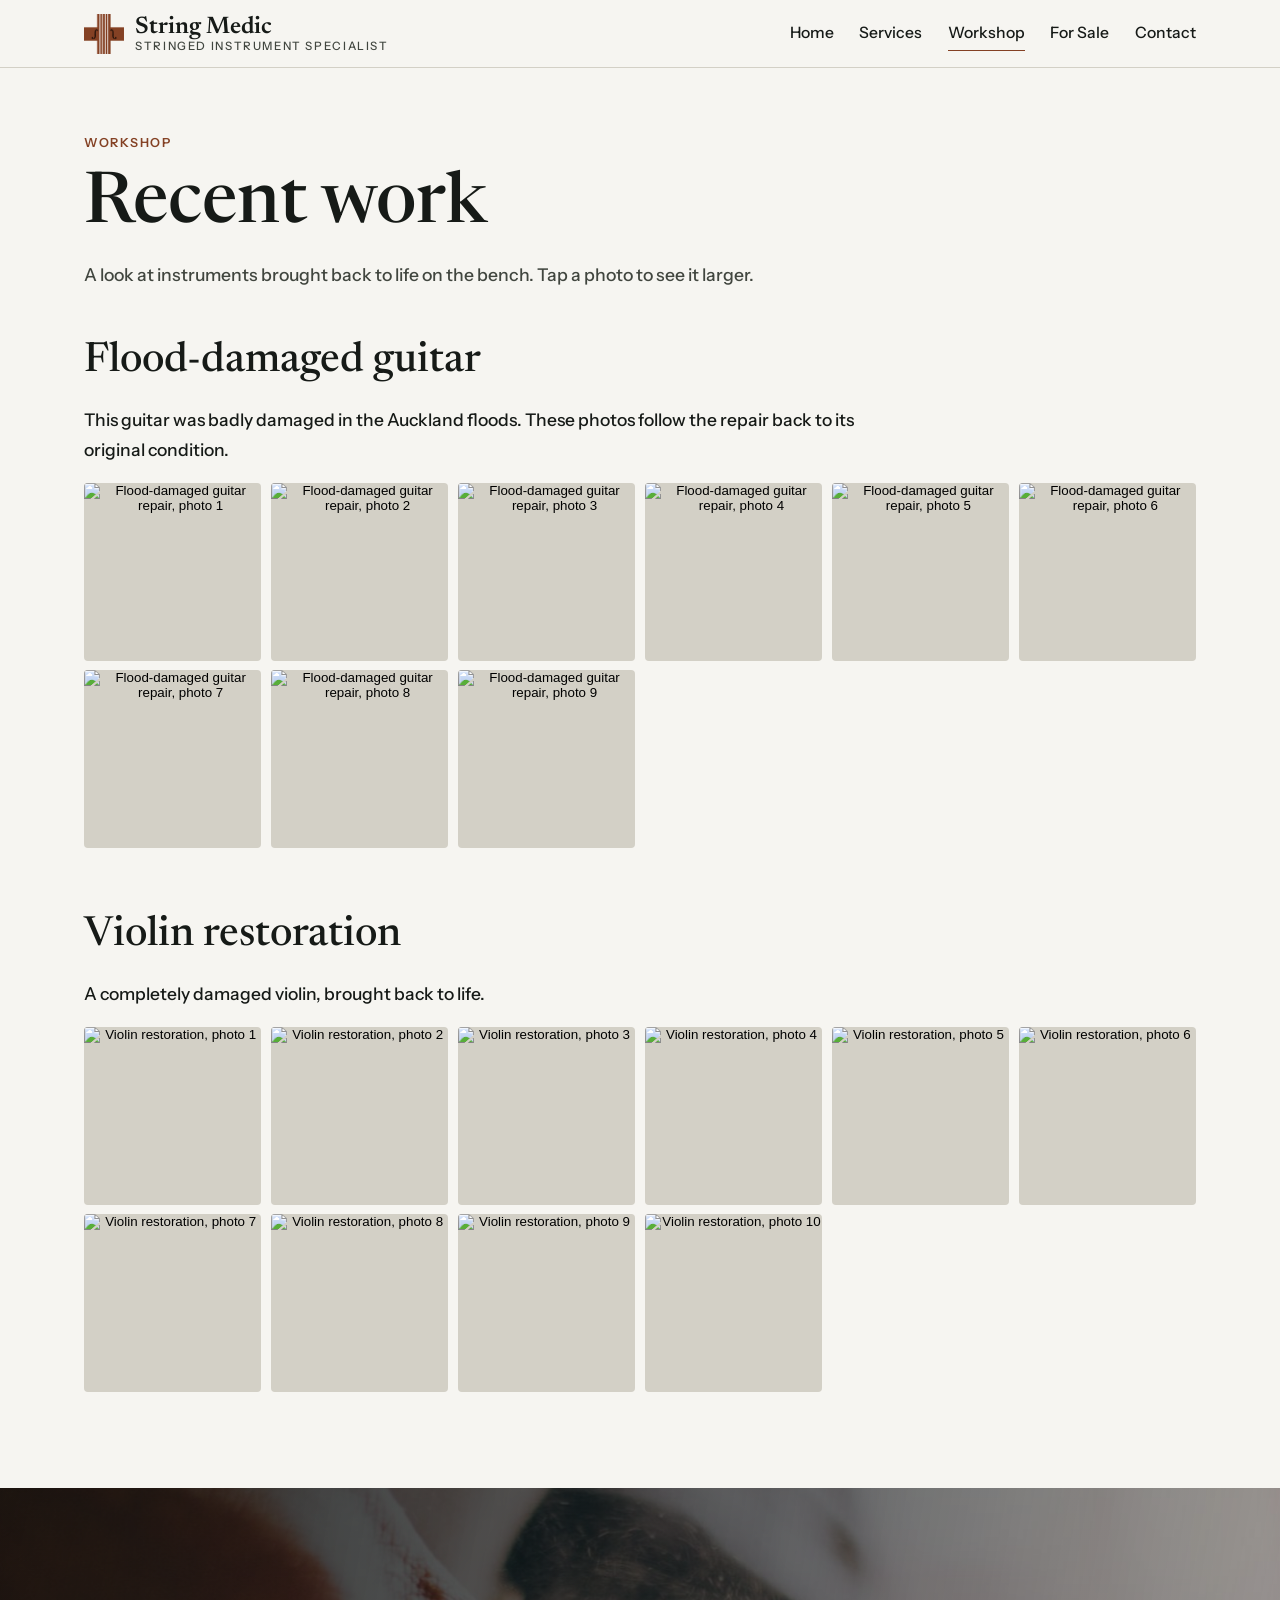
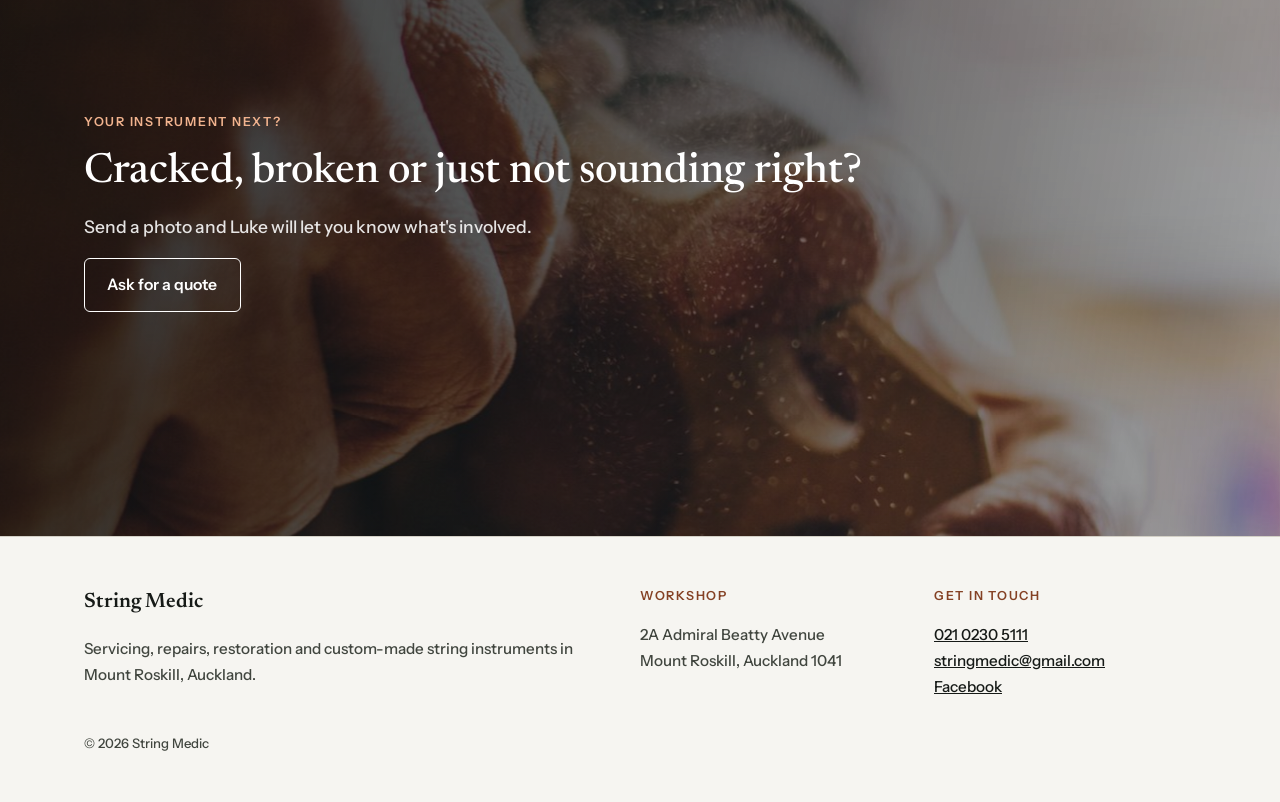
==== workshop.html @ d776245c "Add files via upload" ====
<!doctype html>
<html lang="en-NZ">
<head>
  <meta charset="utf-8">
  <meta name="viewport" content="width=device-width, initial-scale=1">
  <title>Workshop | String Medic</title>
  <meta name="description" content="Recent repair and restoration work from the String Medic workshop.">
  <meta property="og:title" content="Workshop | String Medic">
  <meta property="og:description" content="Recent repair and restoration work from the String Medic workshop.">
  <meta property="og:image" content="https://www.stringmedic.co.nz/images/share.jpg">
  <link rel="icon" href="favicon.ico" sizes="any">
  <link rel="icon" href="images/favicon.png" type="image/png">
  <link rel="apple-touch-icon" href="images/apple-touch-icon.png">
  <link rel="preconnect" href="https://fonts.googleapis.com">
  <link rel="preconnect" href="https://fonts.gstatic.com" crossorigin>
  <link rel="stylesheet" href="https://fonts.googleapis.com/css2?family=Newsreader:ital,opsz,wght@0,6..72,400;0,6..72,500;0,6..72,600;1,6..72,500&family=Instrument+Sans:wght@400;500;600&display=swap">
  <link rel="stylesheet" href="styles.css">
</head>
<body>
  <!-- Holiday / closure notice: remove the "hidden" word below to show it, and edit the text. -->
  <div class="notice" hidden>String Medic is closed until [date]. Sorry for the inconvenience.</div>
  <header class="site-header">
    <div class="wrap">
      <a class="brand" href="index.html"><img src="images/logo-mark.png" alt="" width="40" height="40"><span class="brand-text"><strong>String Medic</strong><span>Stringed instrument specialist</span></span></a>
      <button class="menu-btn" aria-expanded="false" aria-controls="nav">Menu</button>
      <nav class="nav" id="nav">
      <a href="index.html">Home</a>
      <a href="services.html">Services</a>
      <a href="workshop.html" aria-current="page">Workshop</a>
      <a href="for-sale.html">For Sale</a>
      <a href="contact.html">Contact</a>
      </nav>
    </div>
  </header>
  <main>
    <div class="page-head">
      <div class="wrap">
        <span class="eyebrow">Workshop</span>
        <h1>Recent work</h1>
        <p>A look at instruments brought back to life on the bench. Tap a photo to see it larger.</p>
      </div>
    </div>
    <section style="padding-top:2rem">
      <div class="wrap">
        <div class="project">
          <h2>Flood-damaged guitar</h2>
          <p>This guitar was badly damaged in the Auckland floods. These photos follow the repair back to its original condition.</p>
          <div class="gallery">
          <button type="button"><img src="https://images.squarespace-cdn.com/content/v1/57ba0a4f44024338a67c3562/1686449233734-Z14DVZQYZ2N5CZ8YG6AG/IMG_3468.JPG?format=1000w" alt="Flood-damaged guitar repair, photo 1" loading="lazy"></button>
          <button type="button"><img src="https://images.squarespace-cdn.com/content/v1/57ba0a4f44024338a67c3562/1686449228765-H6GLSMSBM4K9EQ1CM0OU/IMG_3469.JPG?format=1000w" alt="Flood-damaged guitar repair, photo 2" loading="lazy"></button>
          <button type="button"><img src="https://images.squarespace-cdn.com/content/v1/57ba0a4f44024338a67c3562/1686449232515-7VUUPZ7NFJNDUP6A00IA/IMG_3470.JPG?format=1000w" alt="Flood-damaged guitar repair, photo 3" loading="lazy"></button>
          <button type="button"><img src="https://images.squarespace-cdn.com/content/v1/57ba0a4f44024338a67c3562/1686449220534-C6MZ9T1UF9RQUTU99LE7/IMG_3471.JPG?format=1000w" alt="Flood-damaged guitar repair, photo 4" loading="lazy"></button>
          <button type="button"><img src="https://images.squarespace-cdn.com/content/v1/57ba0a4f44024338a67c3562/1686449216981-MMBKLHPMK5D8C3J1T6AD/IMG_3475.JPG?format=1000w" alt="Flood-damaged guitar repair, photo 5" loading="lazy"></button>
          <button type="button"><img src="https://images.squarespace-cdn.com/content/v1/57ba0a4f44024338a67c3562/1686449227305-WZOM6OANY5FURH2YUKW5/IMG_3472.JPG?format=1000w" alt="Flood-damaged guitar repair, photo 6" loading="lazy"></button>
          <button type="button"><img src="https://images.squarespace-cdn.com/content/v1/57ba0a4f44024338a67c3562/1686449536363-O15VEAEWOCR549ZQFIZ9/IMG_3479.JPG?format=1000w" alt="Flood-damaged guitar repair, photo 7" loading="lazy"></button>
          <button type="button"><img src="https://images.squarespace-cdn.com/content/v1/57ba0a4f44024338a67c3562/1686449537838-J5Q8V02W9M5LTILMB7OA/IMG_3480.JPG?format=1000w" alt="Flood-damaged guitar repair, photo 8" loading="lazy"></button>
          <button type="button"><img src="https://images.squarespace-cdn.com/content/v1/57ba0a4f44024338a67c3562/1686450000691-T4UZT5JWFX73LGDE21V3/IMG_3478.jpg?format=1000w" alt="Flood-damaged guitar repair, photo 9" loading="lazy"></button>
          </div>
        </div>
        <div class="project">
          <h2>Violin restoration</h2>
          <p>A completely damaged violin, brought back to life.</p>
          <div class="gallery">
          <button type="button"><img src="https://images.squarespace-cdn.com/content/v1/57ba0a4f44024338a67c3562/1686450630995-TQZ68NQ3VV3H22NQ1X7V/IMG_3481.JPG?format=1000w" alt="Violin restoration, photo 1" loading="lazy"></button>
          <button type="button"><img src="https://images.squarespace-cdn.com/content/v1/57ba0a4f44024338a67c3562/1686450599951-88HK3NBWAE7LZEYOVBRS/IMG_3486.JPG?format=1000w" alt="Violin restoration, photo 2" loading="lazy"></button>
          <button type="button"><img src="https://images.squarespace-cdn.com/content/v1/57ba0a4f44024338a67c3562/1686450603699-SGVLBQ3NHERU4P4MYAYY/IMG_3483.JPG?format=1000w" alt="Violin restoration, photo 3" loading="lazy"></button>
          <button type="button"><img src="https://images.squarespace-cdn.com/content/v1/57ba0a4f44024338a67c3562/1686450599714-VKTC779BJKBLOZVCQB4P/IMG_3484.JPG?format=1000w" alt="Violin restoration, photo 4" loading="lazy"></button>
          <button type="button"><img src="https://images.squarespace-cdn.com/content/v1/57ba0a4f44024338a67c3562/1686450609596-8LTDN5M8GJRM16YGGU52/IMG_3488.JPG?format=1000w" alt="Violin restoration, photo 5" loading="lazy"></button>
          <button type="button"><img src="https://images.squarespace-cdn.com/content/v1/57ba0a4f44024338a67c3562/1686450611404-WY5ALALJF4V7OT87K7BD/IMG_3490.JPG?format=1000w" alt="Violin restoration, photo 6" loading="lazy"></button>
          <button type="button"><img src="https://images.squarespace-cdn.com/content/v1/57ba0a4f44024338a67c3562/1686450613619-THPUFFGJPTYDUQVZROQ3/IMG_3491.JPG?format=1000w" alt="Violin restoration, photo 7" loading="lazy"></button>
          <button type="button"><img src="https://images.squarespace-cdn.com/content/v1/57ba0a4f44024338a67c3562/1686450607587-7UYKWYCR69TOQ0TU3ZD8/IMG_3487.JPG?format=1000w" alt="Violin restoration, photo 8" loading="lazy"></button>
          <button type="button"><img src="https://images.squarespace-cdn.com/content/v1/57ba0a4f44024338a67c3562/1686450615318-ZM557GRRZO41350QKURH/IMG_3492.JPG?format=1000w" alt="Violin restoration, photo 9" loading="lazy"></button>
          <button type="button"><img src="https://images.squarespace-cdn.com/content/v1/57ba0a4f44024338a67c3562/1686450617259-LZMX0XYJRYMC7A3KO254/IMG_3493.JPG?format=1000w" alt="Violin restoration, photo 10" loading="lazy"></button>
          </div>
        </div>
      </div>
    </section>
    <section class="parallax"><img data-parallax src="images/carving-scroll.jpg" alt="" loading="lazy">
      <div class="wrap stack">
        <span class="eyebrow">Your instrument next?</span>
        <h2>Cracked, broken or just not sounding right?</h2>
        <p>Send a photo and Luke will let you know what's involved.</p>
        <div class="actions"><a class="btn" href="contact.html">Ask for a quote</a></div>
      </div>
    </section>
  </main>
  <footer class="site-footer">
    <div class="wrap">
      <div class="stack">
        <strong>String Medic</strong>
        <p>Servicing, repairs, restoration and custom-made string instruments in Mount Roskill, Auckland.</p>
      </div>
      <div class="stack">
        <span class="eyebrow">Workshop</span>
        <span>2A Admiral Beatty Avenue<br>Mount Roskill, Auckland 1041</span>
      </div>
      <div class="stack">
        <span class="eyebrow">Get in touch</span>
        <span><a href="tel:+64210230511">021 0230 5111</a><br><a href="mailto:stringmedic@gmail.com">stringmedic@gmail.com</a><br><a href="https://www.facebook.com/stringmedic" rel="noopener">Facebook</a></span>
      </div>
      <p class="small">&copy; <span data-year></span> String Medic</p>
    </div>
  </footer>
  <script src="site.js"></script>
</body>
</html>
---- styles.css ----
/* String Medic — layout: narrow editorial column, photo-led sections, one shared header/footer */
:root {
  --bg: #f6f5f1;
  --surface: #ffffff;
  --ink: #161a17;
  --muted: #41463f;
  --line: #d3d0c6;
  --accent: #844124;      /* String Medic logo brown */
  --deep: #2b3a31;        /* ebony-green */
  --on-deep: #f1efe8;
  --font-display: "Newsreader", Georgia, "Times New Roman", serif;
  --font-body: "Instrument Sans", system-ui, -apple-system, "Segoe UI", sans-serif;
  --wrap: 72rem;
  --radius: 6px;
}
@media (prefers-color-scheme: dark) {
  :root {
    --bg: #151816; --surface: #1d211e; --ink: #ecebe5; --muted: #c3c6bd;
    --line: #313630; --accent: #d9926c; --deep: #0f1210; --on-deep: #ecebe5;
    color-scheme: dark;
  }
}

* { box-sizing: border-box; }
[hidden] { display: none !important; }
html { scroll-behavior: smooth; }
body {
  margin: 0; background: var(--bg); color: var(--ink);
  font-family: var(--font-body); font-weight: 500; font-size: 1.09rem; line-height: 1.7; -webkit-font-smoothing: antialiased;
}
img { max-width: 100%; display: block; }
a { color: var(--accent); }
a:focus-visible, button:focus-visible, input:focus-visible, textarea:focus-visible {
  outline: 2px solid var(--accent); outline-offset: 3px;
}
h1, h2, h3 { font-family: var(--font-display); font-weight: 500; line-height: 1.15; text-wrap: balance; margin: 0; }
h1 { font-size: clamp(2.5rem, 6.2vw, 4.4rem); }
h2 { font-size: clamp(1.8rem, 3.6vw, 2.6rem); }
h3 { font-size: 1.35rem; }
p { margin: 0; max-width: 65ch; }
.eyebrow {
  font-size: .78rem; letter-spacing: .14em; text-transform: uppercase;
  color: var(--accent); font-weight: 600;
}
.wrap { max-width: var(--wrap); margin-inline: auto; padding-inline: 1.25rem; }
.stack { display: flex; flex-direction: column; gap: 1rem; }
section { padding-block: clamp(3rem, 8vw, 6rem); }

/* Header */
.site-header {
  position: sticky; top: 0; z-index: 10;
  background: color-mix(in srgb, var(--bg) 92%, transparent);
  backdrop-filter: blur(8px); border-bottom: 1px solid var(--line);
}
.site-header .wrap { display: flex; align-items: center; justify-content: space-between; gap: 1rem; padding-block: .85rem; }
.brand { display: flex; align-items: center; gap: .7rem; text-decoration: none; color: var(--ink); line-height: 1.1; }
.brand img { width: 40px; height: 40px; object-fit: contain; flex: none; }
.brand-text { display: flex; flex-direction: column; }
.brand strong { font-family: var(--font-display); font-size: 1.5rem; font-weight: 600; }
.brand-text span { font-size: .72rem; letter-spacing: .14em; text-transform: uppercase; color: var(--muted); }
.nav { display: flex; gap: 1.6rem; }
.nav a { color: var(--ink); text-decoration: none; font-weight: 500; font-size: .98rem; padding-block: .25rem; border-bottom: 1.5px solid transparent; }
.nav a:hover, .nav a[aria-current="page"] { border-color: var(--accent); }
.menu-btn { display: none; background: none; border: 1px solid var(--line); border-radius: var(--radius); color: var(--ink); font: inherit; padding: .4rem .8rem; cursor: pointer; }
@media (max-width: 720px) {
  .menu-btn { display: block; }
  .nav { display: none; position: absolute; left: 0; right: 0; top: 100%; flex-direction: column; gap: 0;
         background: var(--bg); border-bottom: 1px solid var(--line); padding: .5rem 1.25rem 1rem; }
  .nav.open { display: flex; }
  .nav a { padding-block: .7rem; border-bottom: 1px solid var(--line); }
}

/* Notice banner (for holidays / closures) */
.notice { background: var(--accent); color: #fff; text-align: center; padding: .6rem 1rem; font-weight: 500; font-size: .95rem; }

/* Buttons */
.btn {
  display: inline-block; text-decoration: none; font-weight: 600; font-size: .98rem;
  padding: .8rem 1.4rem; border-radius: var(--radius); border: 1.5px solid var(--ink);
  color: var(--ink); background: transparent; cursor: pointer; font-family: inherit;
}
.btn.primary { background: var(--ink); color: var(--bg); }
.btn:hover { opacity: .85; }
.actions { display: flex; flex-wrap: wrap; gap: .75rem; }

/* Hero */
.hero { padding-block: clamp(2.5rem, 6vw, 4.5rem); }
.hero .wrap { display: grid; grid-template-columns: 1.05fr 1fr; gap: clamp(2rem, 5vw, 4rem); align-items: center; }
.hero .copy { display: flex; flex-direction: column; gap: 1.4rem; min-width: 0; }
.hero h1 em { font-style: italic; color: var(--accent); }
.hero .lead { font-size: 1.15rem; color: var(--muted); }
.hero figure { margin: 0; border-radius: var(--radius); overflow: hidden; aspect-ratio: 4 / 5; max-width: 100%; background: var(--line); }
.hero figure img { width: 100%; height: 100%; object-fit: cover; }
.instruments { display: flex; flex-wrap: wrap; gap: .4rem .5rem; padding: 0; margin: 0; list-style: none; }
.instruments li { font-size: .85rem; border: 1px solid var(--line); border-radius: 99px; padding: .2rem .75rem; color: var(--muted); }
@media (max-width: 820px) { .hero .wrap { grid-template-columns: 1fr; } .hero figure { aspect-ratio: 4 / 3; } }

/* Split sections */
.split { display: grid; grid-template-columns: 1fr 1fr; gap: clamp(2rem, 5vw, 4rem); align-items: center; }
.split > * { min-width: 0; }
.split figure { margin: 0; border-radius: var(--radius); overflow: hidden; }
@media (max-width: 820px) { .split { grid-template-columns: 1fr; } }

/* Service grid */
.services { display: grid; grid-template-columns: repeat(2, 1fr); gap: 0; border-top: 1px solid var(--line); }
.service { padding: 2rem 2rem 2rem 0; border-bottom: 1px solid var(--line); display: flex; flex-direction: column; gap: .7rem; }
.service:nth-child(even) { padding-left: 2rem; padding-right: 0; border-left: 1px solid var(--line); }
.service ul { margin: 0; padding-left: 1.1rem; color: var(--muted); }
@media (max-width: 720px) {
  .services { grid-template-columns: 1fr; }
  .service, .service:nth-child(even) { padding: 1.6rem 0; border-left: 0; }
}

/* Deep band */
.band { background: var(--deep); color: var(--on-deep); }
.band .eyebrow { color: var(--accent); }
.band p { color: color-mix(in srgb, var(--on-deep) 80%, transparent); }
.band .btn { border-color: var(--on-deep); color: var(--on-deep); }

/* Testimonials */
.quotes { display: grid; grid-template-columns: repeat(3, 1fr); gap: 2rem; margin-top: 2.5rem; }
.quotes figure { margin: 0; display: flex; flex-direction: column; gap: 1rem; min-width: 0; }
.quotes blockquote { margin: 0; font-family: var(--font-display); font-size: 1.2rem; line-height: 1.45; }
.quotes figcaption { font-size: .9rem; color: var(--muted); }
@media (max-width: 820px) { .quotes { grid-template-columns: 1fr; } }

/* Page header */
.page-head { padding-block: clamp(2.5rem, 6vw, 4rem) 1rem; }
.page-head .wrap { display: flex; flex-direction: column; gap: .8rem; }
.page-head p { color: var(--muted); font-size: 1.1rem; }

/* Gallery */
.project { display: flex; flex-direction: column; gap: 1.2rem; }
.project + .project { margin-top: 4rem; }
.gallery { display: grid; grid-template-columns: repeat(auto-fill, minmax(11rem, 1fr)); gap: .6rem; }
.gallery button { padding: 0; border: 0; background: var(--line); border-radius: 4px; overflow: hidden; aspect-ratio: 1; cursor: zoom-in; }
.gallery img { width: 100%; height: 100%; object-fit: cover; transition: transform .3s; }
.gallery button:hover img { transform: scale(1.04); }
.lightbox { position: fixed; inset: 0; background: rgba(10,12,11,.92); display: flex; align-items: center; justify-content: center; padding: 1rem; z-index: 50; }
.lightbox img { max-height: 88vh; max-width: 92vw; object-fit: contain; border-radius: 4px; }
.lightbox button { position: absolute; background: rgba(255,255,255,.12); color: #fff; border: 0; font-size: 1.6rem; width: 3rem; height: 3rem; border-radius: 50%; cursor: pointer; }
.lb-close { top: 1rem; right: 1rem; }
.lb-prev { left: 1rem; top: 50%; transform: translateY(-50%); }
.lb-next { right: 1rem; top: 50%; transform: translateY(-50%); }

/* Contact */
.contact-grid { display: grid; grid-template-columns: 1fr 1.2fr; gap: clamp(2rem, 5vw, 4rem); }
.contact-grid > * { min-width: 0; }
.details dl { margin: 0; display: grid; gap: 1.2rem; }
.details dt { font-size: .78rem; letter-spacing: .14em; text-transform: uppercase; color: var(--muted); font-weight: 600; }
.details dd { margin: .2rem 0 0; font-size: 1.1rem; }
.details dd a { color: var(--ink); }
.tip { background: var(--surface); border: 1px solid var(--line); border-radius: var(--radius); padding: 1rem 1.2rem; font-size: .95rem; }
form { display: flex; flex-direction: column; gap: 1rem; }
label { display: flex; flex-direction: column; gap: .35rem; font-weight: 500; font-size: .95rem; }
input, textarea, select {
  font: inherit; color: var(--ink); background: var(--surface); border: 1px solid var(--line);
  border-radius: var(--radius); padding: .75rem .85rem; width: 100%;
}
textarea { min-height: 9rem; resize: vertical; }
.row { display: grid; grid-template-columns: 1fr 1fr; gap: 1rem; }
.form-status { font-weight: 500; }
@media (max-width: 820px) { .contact-grid, .row { grid-template-columns: 1fr; } }

/* Shop */
.products { display: grid; grid-template-columns: repeat(auto-fill, minmax(16rem, 1fr)); gap: 2rem; }
.product { display: flex; flex-direction: column; gap: .7rem; }
.product figure { margin: 0; aspect-ratio: 4 / 5; border-radius: var(--radius); overflow: hidden; background: var(--line); }
.product figure img { width: 100%; height: 100%; object-fit: cover; }
.product .price { font-weight: 600; font-variant-numeric: tabular-nums; }
.product .sold { color: var(--muted); text-decoration: line-through; }
.empty { border: 1px dashed var(--line); border-radius: var(--radius); padding: 2.5rem; text-align: center; color: var(--muted); }

/* Footer */
.site-footer { border-top: 1px solid var(--line); padding-block: 3rem; font-size: .95rem; color: var(--muted); }
.site-footer .wrap { display: grid; grid-template-columns: 2fr 1fr 1fr; gap: 2rem; }
.site-footer strong { color: var(--ink); font-family: var(--font-display); font-size: 1.3rem; font-weight: 600; }
.site-footer a { color: var(--ink); }
.site-footer .small { grid-column: 1 / -1; font-size: .82rem; }
@media (max-width: 720px) { .site-footer .wrap { grid-template-columns: 1fr; } }

/* Photo strip (Services) */
.strip { display: grid; grid-template-columns: repeat(3, 1fr); gap: .6rem; margin-top: 1.5rem; }
.strip figure { margin: 0; aspect-ratio: 4 / 3; border-radius: var(--radius); overflow: hidden; background: var(--line); }
.strip img { width: 100%; height: 100%; object-fit: cover; }
@media (max-width: 600px) { .strip { grid-template-columns: 1fr 1fr; } .strip figure:last-child { display: none; } }

/* Photo banners: photo moves slower than the page (always dark photo, so fixed light text) */
.parallax { position: relative; overflow: hidden; isolation: isolate; min-height: 72vh;
            display: flex; align-items: center; padding-block: 5rem; color: #fff; }
.parallax.short { min-height: 52vh; }
.parallax > img { position: absolute; left: 0; top: -30vh; width: 100%; height: calc(100% + 60vh);
                  object-fit: cover; z-index: -2; will-change: transform; }
.parallax::before { content: ""; position: absolute; inset: 0; z-index: -1;
  background: linear-gradient(100deg, rgba(10,12,11,.86) 0%, rgba(10,12,11,.62) 55%, rgba(10,12,11,.35) 100%); }
.parallax .wrap { width: 100%; }
.parallax h1, .parallax h2, .parallax h3 { color: #fff; }
.parallax p { color: rgba(255,255,255,.88); }
.parallax .eyebrow, .parallax .step { color: #f2b48f; }
.parallax .btn { border-color: #fff; color: #fff; }

/* About story: photo stays put and changes as you scroll */
.story { display: grid; grid-template-columns: 1fr 1fr; gap: clamp(2rem, 5vw, 4rem); }
.story > * { min-width: 0; }
.story-media { position: sticky; top: 6rem; height: min(calc(100vh - 8rem), 44rem);
               border-radius: var(--radius); overflow: hidden; background: var(--line); }
.story-media img { position: absolute; inset: 0; width: 100%; height: 100%; object-fit: cover;
                   opacity: 0; transform: scale(1.08); transition: opacity .9s ease, transform 1.8s cubic-bezier(.2,.7,.2,1); }
.story-media img.active { opacity: 1; transform: none; }
.story-step { min-height: 75vh; display: flex; flex-direction: column; justify-content: center; gap: .9rem;
              opacity: .3; transition: opacity .6s ease; }
.story-step.active { opacity: 1; }
.story-step:last-child { min-height: 60vh; }
.year { font-family: var(--font-display); font-size: clamp(2.6rem, 6vw, 4rem); line-height: 1; color: var(--accent); font-style: italic; }
@media (max-width: 820px) {
  .story { grid-template-columns: 1fr; gap: 0; }
  .story-media { top: 4.6rem; height: 42vh; z-index: 2; box-shadow: 0 10px 30px rgba(0,0,0,.15); }
  .story-step { min-height: 62vh; }
}

/* Scroll animation */
.reveal { opacity: 0; transform: translateY(28px); transition: opacity .8s ease, transform .8s cubic-bezier(.2,.7,.2,1); }
.reveal.in { opacity: 1; transform: none; }
.product figure img { transition: transform .4s; }
.product:hover figure img { transform: scale(1.03); }
.badge { align-self: flex-start; font-size: .72rem; letter-spacing: .12em; text-transform: uppercase; font-weight: 600;
         padding: .2rem .6rem; border-radius: 99px; border: 1px solid var(--line); color: var(--muted); }
.badge.sold { background: var(--ink); color: var(--bg); border-color: var(--ink); }
.how { display: grid; grid-template-columns: repeat(3, 1fr); gap: 2rem; }
.how > div { display: flex; flex-direction: column; gap: .5rem; min-width: 0; }
.how .step { font-family: var(--font-display); font-size: 2rem; color: var(--accent); line-height: 1; }
@media (max-width: 720px) { .how { grid-template-columns: 1fr; } }
body.lb-open { overflow: hidden; }

@media (prefers-reduced-motion: reduce) {
  * { transition: none !important; scroll-behavior: auto !important; }
  .parallax > img { top: 0; height: 100%; transform: none !important; }
  .story-step { opacity: 1; }
  .reveal { opacity: 1; transform: none; }
}
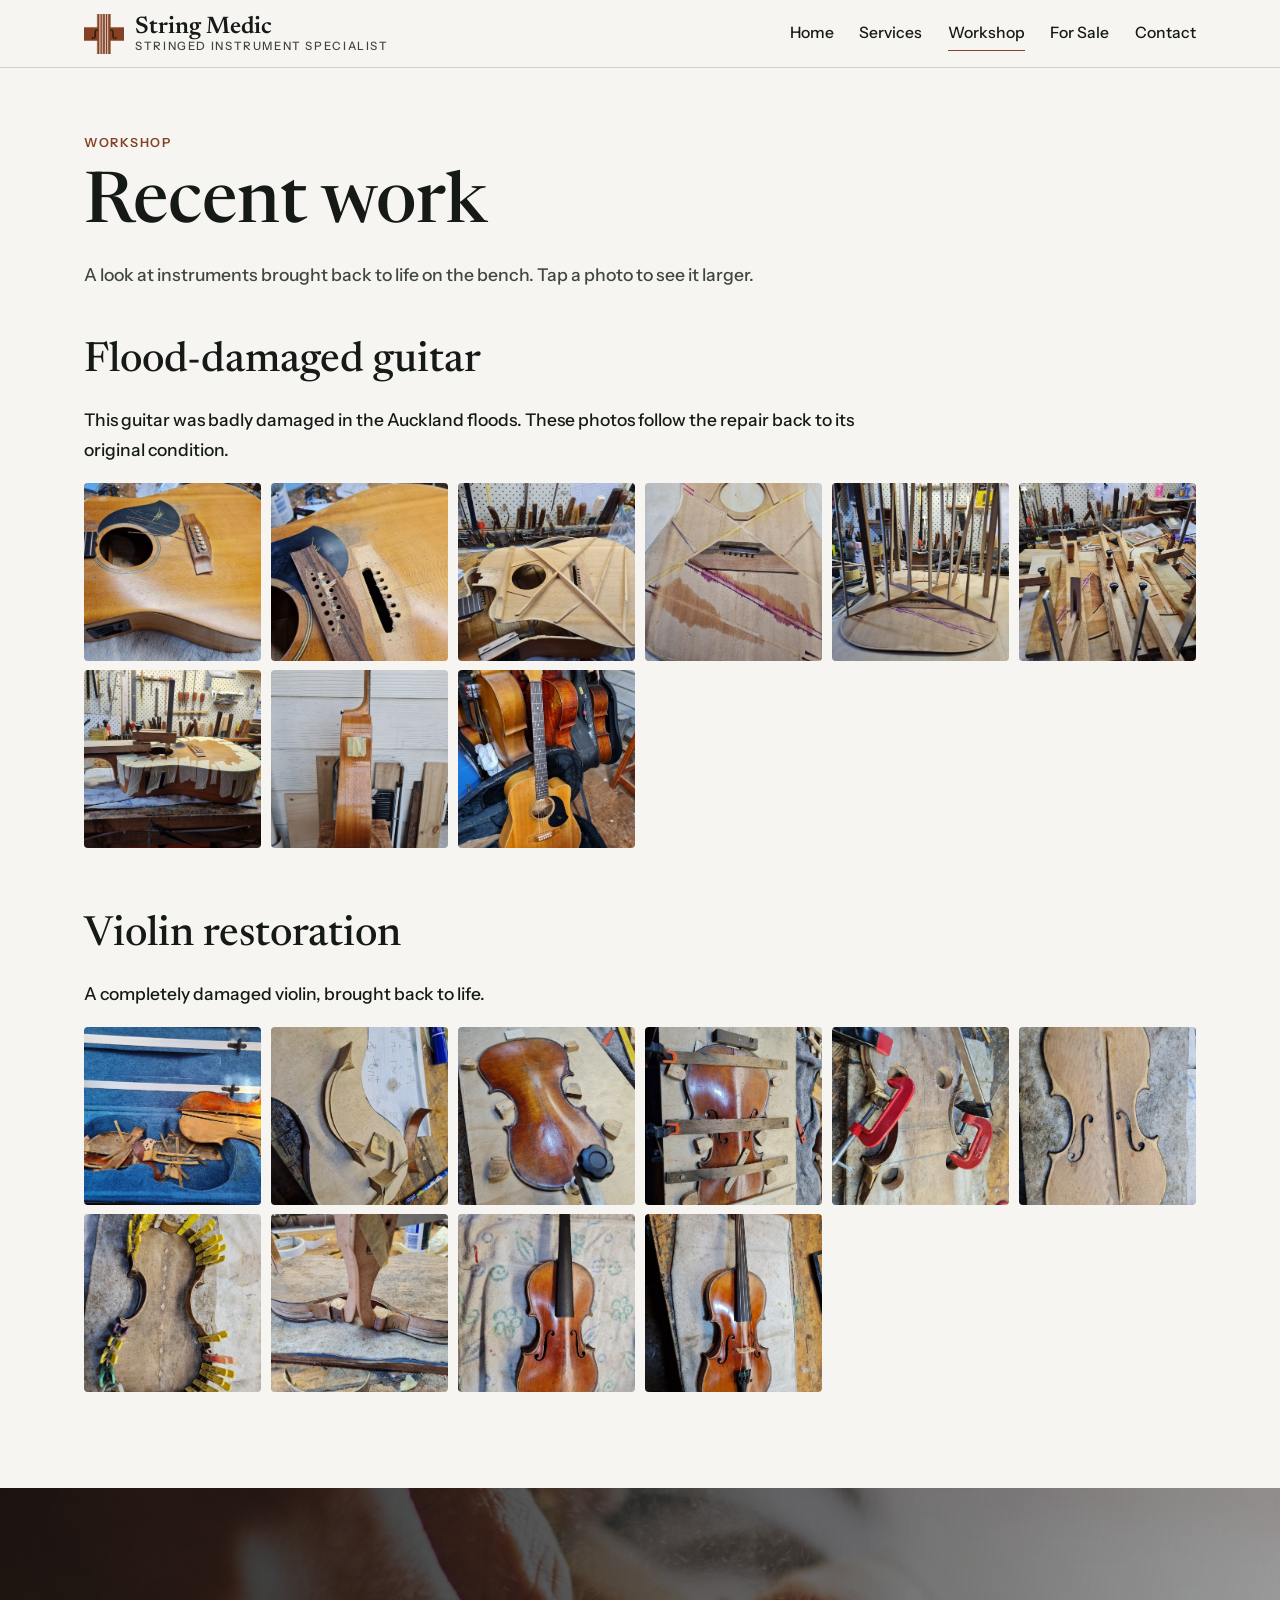
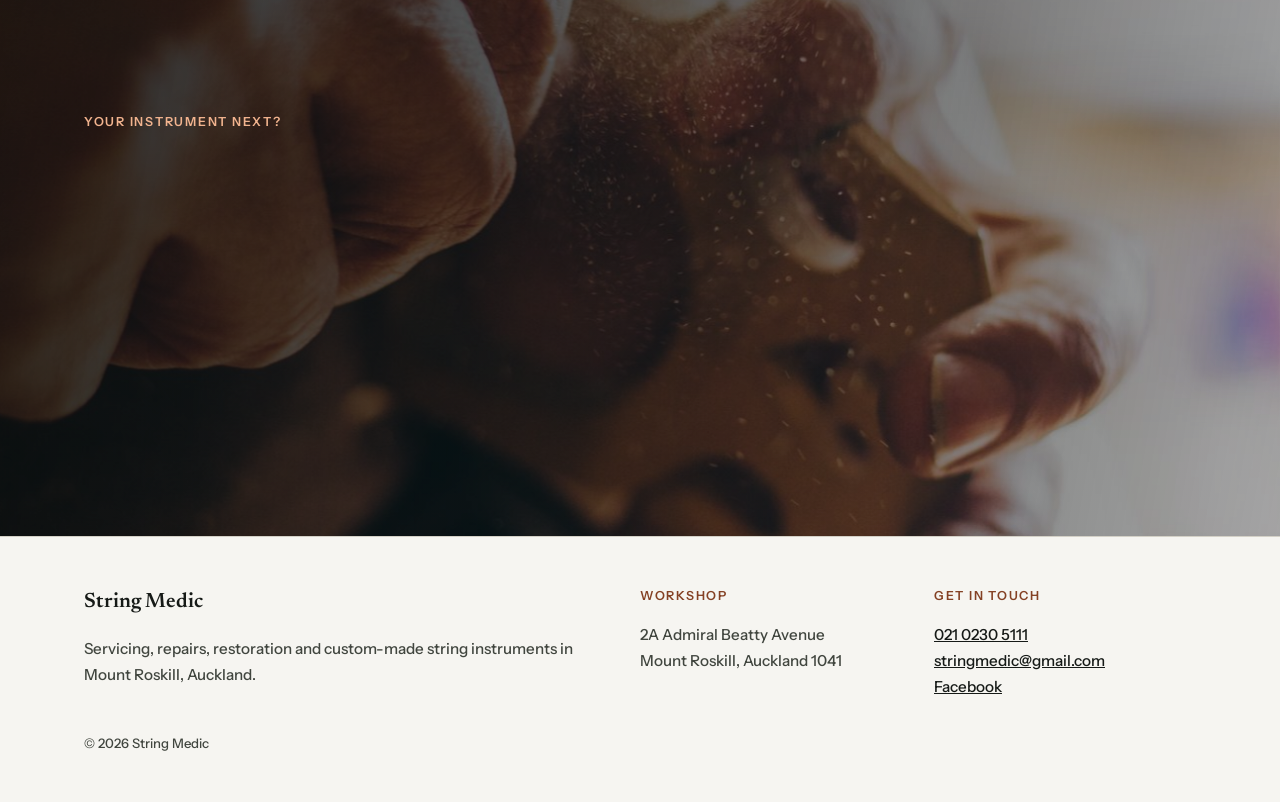
==== commit 0c359b5d: "Add files via upload" ====
--- a/workshop.html
+++ b/workshop.html
@@ -46,31 +46,31 @@
           <h2>Flood-damaged guitar</h2>
           <p>This guitar was badly damaged in the Auckland floods. These photos follow the repair back to its original condition.</p>
           <div class="gallery">
-          <button type="button"><img src="https://images.squarespace-cdn.com/content/v1/57ba0a4f44024338a67c3562/1686449233734-Z14DVZQYZ2N5CZ8YG6AG/IMG_3468.JPG?format=1000w" alt="Flood-damaged guitar repair, photo 1" loading="lazy"></button>
-          <button type="button"><img src="https://images.squarespace-cdn.com/content/v1/57ba0a4f44024338a67c3562/1686449228765-H6GLSMSBM4K9EQ1CM0OU/IMG_3469.JPG?format=1000w" alt="Flood-damaged guitar repair, photo 2" loading="lazy"></button>
-          <button type="button"><img src="https://images.squarespace-cdn.com/content/v1/57ba0a4f44024338a67c3562/1686449232515-7VUUPZ7NFJNDUP6A00IA/IMG_3470.JPG?format=1000w" alt="Flood-damaged guitar repair, photo 3" loading="lazy"></button>
-          <button type="button"><img src="https://images.squarespace-cdn.com/content/v1/57ba0a4f44024338a67c3562/1686449220534-C6MZ9T1UF9RQUTU99LE7/IMG_3471.JPG?format=1000w" alt="Flood-damaged guitar repair, photo 4" loading="lazy"></button>
-          <button type="button"><img src="https://images.squarespace-cdn.com/content/v1/57ba0a4f44024338a67c3562/1686449216981-MMBKLHPMK5D8C3J1T6AD/IMG_3475.JPG?format=1000w" alt="Flood-damaged guitar repair, photo 5" loading="lazy"></button>
-          <button type="button"><img src="https://images.squarespace-cdn.com/content/v1/57ba0a4f44024338a67c3562/1686449227305-WZOM6OANY5FURH2YUKW5/IMG_3472.JPG?format=1000w" alt="Flood-damaged guitar repair, photo 6" loading="lazy"></button>
-          <button type="button"><img src="https://images.squarespace-cdn.com/content/v1/57ba0a4f44024338a67c3562/1686449536363-O15VEAEWOCR549ZQFIZ9/IMG_3479.JPG?format=1000w" alt="Flood-damaged guitar repair, photo 7" loading="lazy"></button>
-          <button type="button"><img src="https://images.squarespace-cdn.com/content/v1/57ba0a4f44024338a67c3562/1686449537838-J5Q8V02W9M5LTILMB7OA/IMG_3480.JPG?format=1000w" alt="Flood-damaged guitar repair, photo 8" loading="lazy"></button>
-          <button type="button"><img src="https://images.squarespace-cdn.com/content/v1/57ba0a4f44024338a67c3562/1686450000691-T4UZT5JWFX73LGDE21V3/IMG_3478.jpg?format=1000w" alt="Flood-damaged guitar repair, photo 9" loading="lazy"></button>
+          <button type="button"><img src="images/workshop/guitar-01.jpg" alt="Flood-damaged guitar repair, photo 1" loading="lazy"></button>
+          <button type="button"><img src="images/workshop/guitar-02.jpg" alt="Flood-damaged guitar repair, photo 2" loading="lazy"></button>
+          <button type="button"><img src="images/workshop/guitar-03.jpg" alt="Flood-damaged guitar repair, photo 3" loading="lazy"></button>
+          <button type="button"><img src="images/workshop/guitar-04.jpg" alt="Flood-damaged guitar repair, photo 4" loading="lazy"></button>
+          <button type="button"><img src="images/workshop/guitar-05.jpg" alt="Flood-damaged guitar repair, photo 5" loading="lazy"></button>
+          <button type="button"><img src="images/workshop/guitar-06.jpg" alt="Flood-damaged guitar repair, photo 6" loading="lazy"></button>
+          <button type="button"><img src="images/workshop/guitar-07.jpg" alt="Flood-damaged guitar repair, photo 7" loading="lazy"></button>
+          <button type="button"><img src="images/workshop/guitar-08.jpg" alt="Flood-damaged guitar repair, photo 8" loading="lazy"></button>
+          <button type="button"><img src="images/workshop/guitar-09.jpg" alt="Flood-damaged guitar repair, photo 9" loading="lazy"></button>
           </div>
         </div>
         <div class="project">
           <h2>Violin restoration</h2>
           <p>A completely damaged violin, brought back to life.</p>
           <div class="gallery">
-          <button type="button"><img src="https://images.squarespace-cdn.com/content/v1/57ba0a4f44024338a67c3562/1686450630995-TQZ68NQ3VV3H22NQ1X7V/IMG_3481.JPG?format=1000w" alt="Violin restoration, photo 1" loading="lazy"></button>
-          <button type="button"><img src="https://images.squarespace-cdn.com/content/v1/57ba0a4f44024338a67c3562/1686450599951-88HK3NBWAE7LZEYOVBRS/IMG_3486.JPG?format=1000w" alt="Violin restoration, photo 2" loading="lazy"></button>
-          <button type="button"><img src="https://images.squarespace-cdn.com/content/v1/57ba0a4f44024338a67c3562/1686450603699-SGVLBQ3NHERU4P4MYAYY/IMG_3483.JPG?format=1000w" alt="Violin restoration, photo 3" loading="lazy"></button>
-          <button type="button"><img src="https://images.squarespace-cdn.com/content/v1/57ba0a4f44024338a67c3562/1686450599714-VKTC779BJKBLOZVCQB4P/IMG_3484.JPG?format=1000w" alt="Violin restoration, photo 4" loading="lazy"></button>
-          <button type="button"><img src="https://images.squarespace-cdn.com/content/v1/57ba0a4f44024338a67c3562/1686450609596-8LTDN5M8GJRM16YGGU52/IMG_3488.JPG?format=1000w" alt="Violin restoration, photo 5" loading="lazy"></button>
-          <button type="button"><img src="https://images.squarespace-cdn.com/content/v1/57ba0a4f44024338a67c3562/1686450611404-WY5ALALJF4V7OT87K7BD/IMG_3490.JPG?format=1000w" alt="Violin restoration, photo 6" loading="lazy"></button>
-          <button type="button"><img src="https://images.squarespace-cdn.com/content/v1/57ba0a4f44024338a67c3562/1686450613619-THPUFFGJPTYDUQVZROQ3/IMG_3491.JPG?format=1000w" alt="Violin restoration, photo 7" loading="lazy"></button>
-          <button type="button"><img src="https://images.squarespace-cdn.com/content/v1/57ba0a4f44024338a67c3562/1686450607587-7UYKWYCR69TOQ0TU3ZD8/IMG_3487.JPG?format=1000w" alt="Violin restoration, photo 8" loading="lazy"></button>
-          <button type="button"><img src="https://images.squarespace-cdn.com/content/v1/57ba0a4f44024338a67c3562/1686450615318-ZM557GRRZO41350QKURH/IMG_3492.JPG?format=1000w" alt="Violin restoration, photo 9" loading="lazy"></button>
-          <button type="button"><img src="https://images.squarespace-cdn.com/content/v1/57ba0a4f44024338a67c3562/1686450617259-LZMX0XYJRYMC7A3KO254/IMG_3493.JPG?format=1000w" alt="Violin restoration, photo 10" loading="lazy"></button>
+          <button type="button"><img src="images/workshop/violin-01.jpg" alt="Violin restoration, photo 1" loading="lazy"></button>
+          <button type="button"><img src="images/workshop/violin-02.jpg" alt="Violin restoration, photo 2" loading="lazy"></button>
+          <button type="button"><img src="images/workshop/violin-03.jpg" alt="Violin restoration, photo 3" loading="lazy"></button>
+          <button type="button"><img src="images/workshop/violin-04.jpg" alt="Violin restoration, photo 4" loading="lazy"></button>
+          <button type="button"><img src="images/workshop/violin-05.jpg" alt="Violin restoration, photo 5" loading="lazy"></button>
+          <button type="button"><img src="images/workshop/violin-06.jpg" alt="Violin restoration, photo 6" loading="lazy"></button>
+          <button type="button"><img src="images/workshop/violin-07.jpg" alt="Violin restoration, photo 7" loading="lazy"></button>
+          <button type="button"><img src="images/workshop/violin-08.jpg" alt="Violin restoration, photo 8" loading="lazy"></button>
+          <button type="button"><img src="images/workshop/violin-09.jpg" alt="Violin restoration, photo 9" loading="lazy"></button>
+          <button type="button"><img src="images/workshop/violin-10.jpg" alt="Violin restoration, photo 10" loading="lazy"></button>
           </div>
         </div>
       </div>
